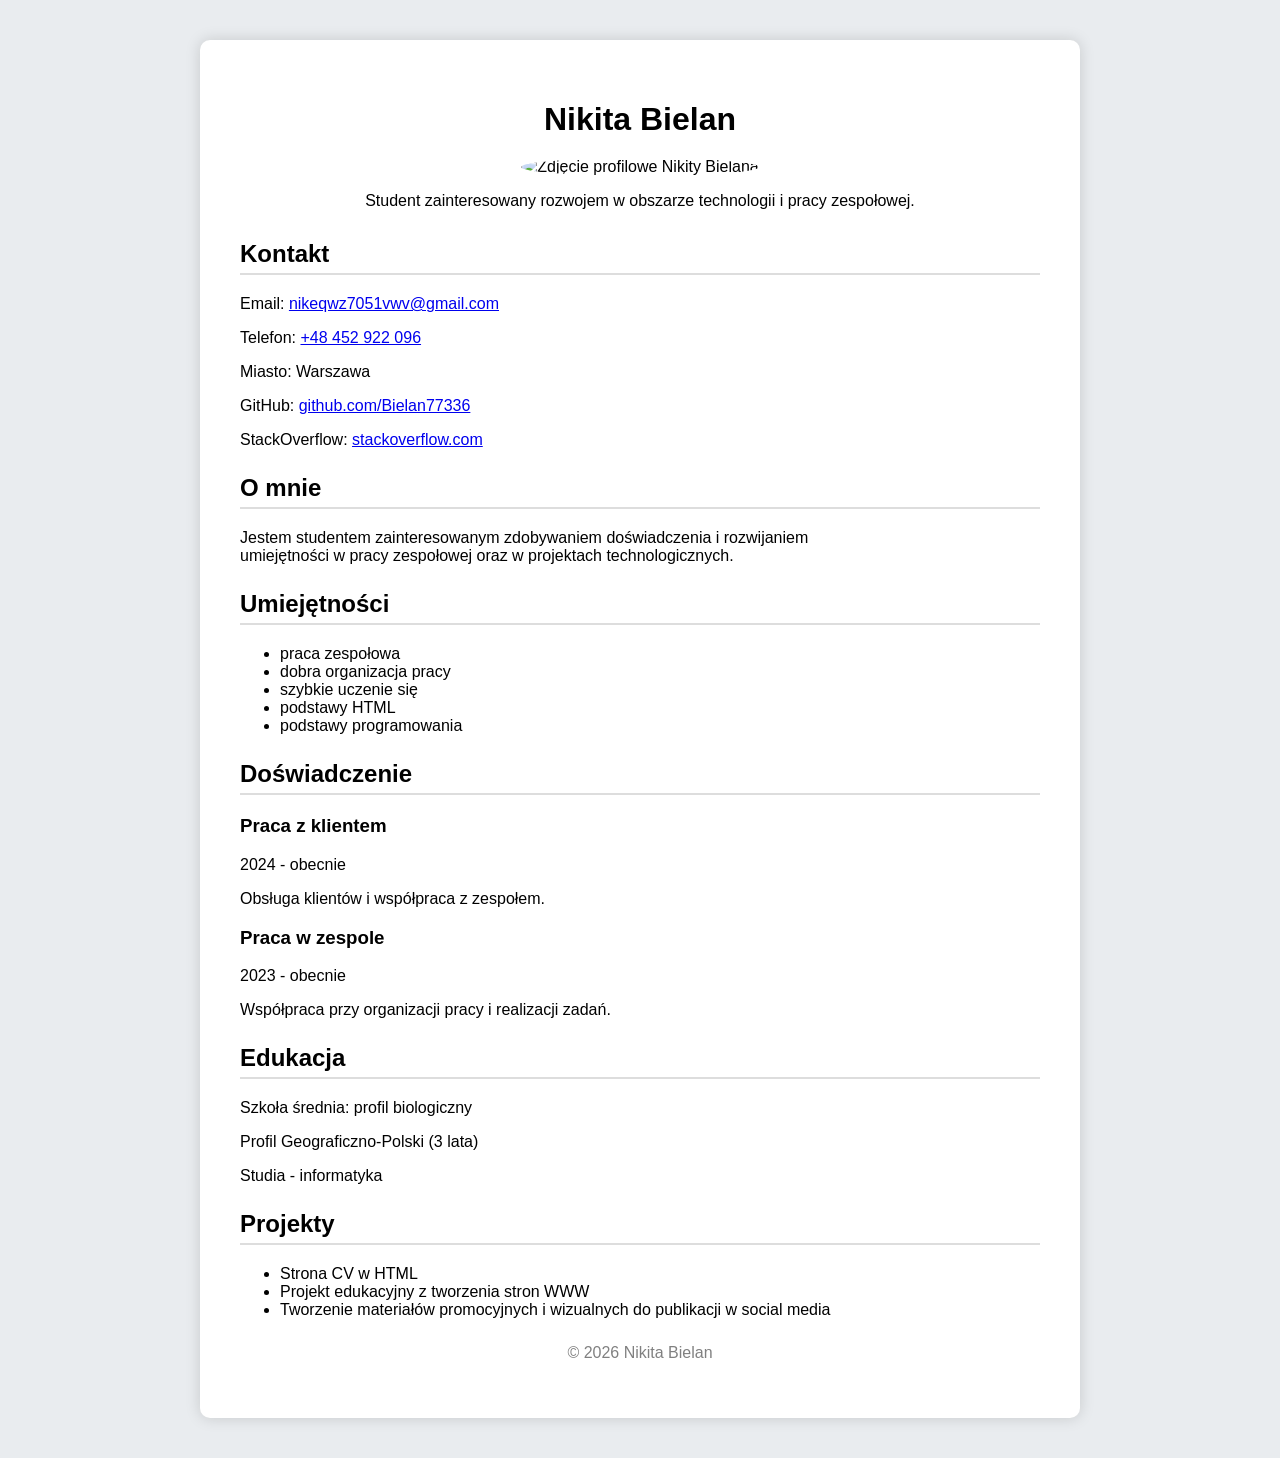
==== zad1_cv/index.html @ 91dee458 "Create index.html" ====
<!DOCTYPE html>
<html lang="pl">

<head>
<meta charset="UTF-8">
<meta name="viewport" content="width=device-width, initial-scale=1.0">
<title>CV - Nikita Bielan</title>

<style>

body{
font-family: Arial, sans-serif;
background:#e9ecef;
margin:0;
padding:40px;
}

main{
background:white;
max-width:800px;
margin:auto;
padding:40px;
border-radius:10px;
box-shadow:0 0 15px rgba(0,0,0,0.15);
}

header{
text-align:center;
margin-bottom:30px;
}

img{
border-radius:50%;
margin-top:10px;
}

section{
margin-bottom:25px;
}

h1{
margin-bottom:10px;
}

h2{
border-bottom:2px solid #ddd;
padding-bottom:5px;
}

footer{
text-align:center;
margin-top:20px;
color:gray;
}

</style>

</head>

<body>

<main>

<header>

<h1>Nikita Bielan</h1>

<img src="photo.jpg" alt="Zdjęcie profilowe Nikity Bielana" width="180">

<p>Student zainteresowany rozwojem w obszarze technologii i pracy zespołowej.</p>

</header>


<section>

<h2>Kontakt</h2>

<p>
Email:
<a href="mailto:nikeqwz7051vwv@gmail.com">
nikeqwz7051vwv@gmail.com
</a>
</p>

<p>
Telefon:
<a href="tel:+48452922096">
+48 452 922 096
</a>
</p>

<p>Miasto: Warszawa</p>

<p>
GitHub:
<a href="https://github.com/Bielan77336" target="_blank" rel="noopener noreferrer">
github.com/Bielan77336
</a>
</p>

<p>
StackOverflow:
<a href="https://stackoverflow.com" target="_blank" rel="noopener noreferrer">
stackoverflow.com
</a>
</p>

</section>


<section>

<h2>O mnie</h2>

<p>
Jestem studentem zainteresowanym zdobywaniem doświadczenia i rozwijaniem<br>
umiejętności w pracy zespołowej oraz w projektach technologicznych.
</p>

</section>


<section>

<h2>Umiejętności</h2>

<ul>
<li>praca zespołowa</li>
<li>dobra organizacja pracy</li>
<li>szybkie uczenie się</li>
<li>podstawy HTML</li>
<li>podstawy programowania</li>
</ul>

</section>


<section>

<h2>Doświadczenie</h2>

<article>

<h3>Praca z klientem</h3>

<p>2024 - obecnie</p>

<p>Obsługa klientów i współpraca z zespołem.</p>

</article>


<article>

<h3>Praca w zespole</h3>

<p>2023 -  obecnie</p>

<p>Współpraca przy organizacji pracy i realizacji zadań.</p>

</article>

</section>


<section>

<h2>Edukacja</h2>

<p>Szkoła średnia: profil biologiczny</p>
Profil Geograficzno-Polski (3 lata)</p>

<p>Studia - informatyka</p>

</section>


<section>

<h2>Projekty</h2>

<ul>
<li>Strona CV w HTML</li>
<li>Projekt edukacyjny z tworzenia stron WWW</li>
<li>Tworzenie materiałów promocyjnych i wizualnych do publikacji w social media</li>
</ul>

</section>


<footer>

<p>© 2026 Nikita Bielan</p>

</footer>

</main>

</body>
</html>
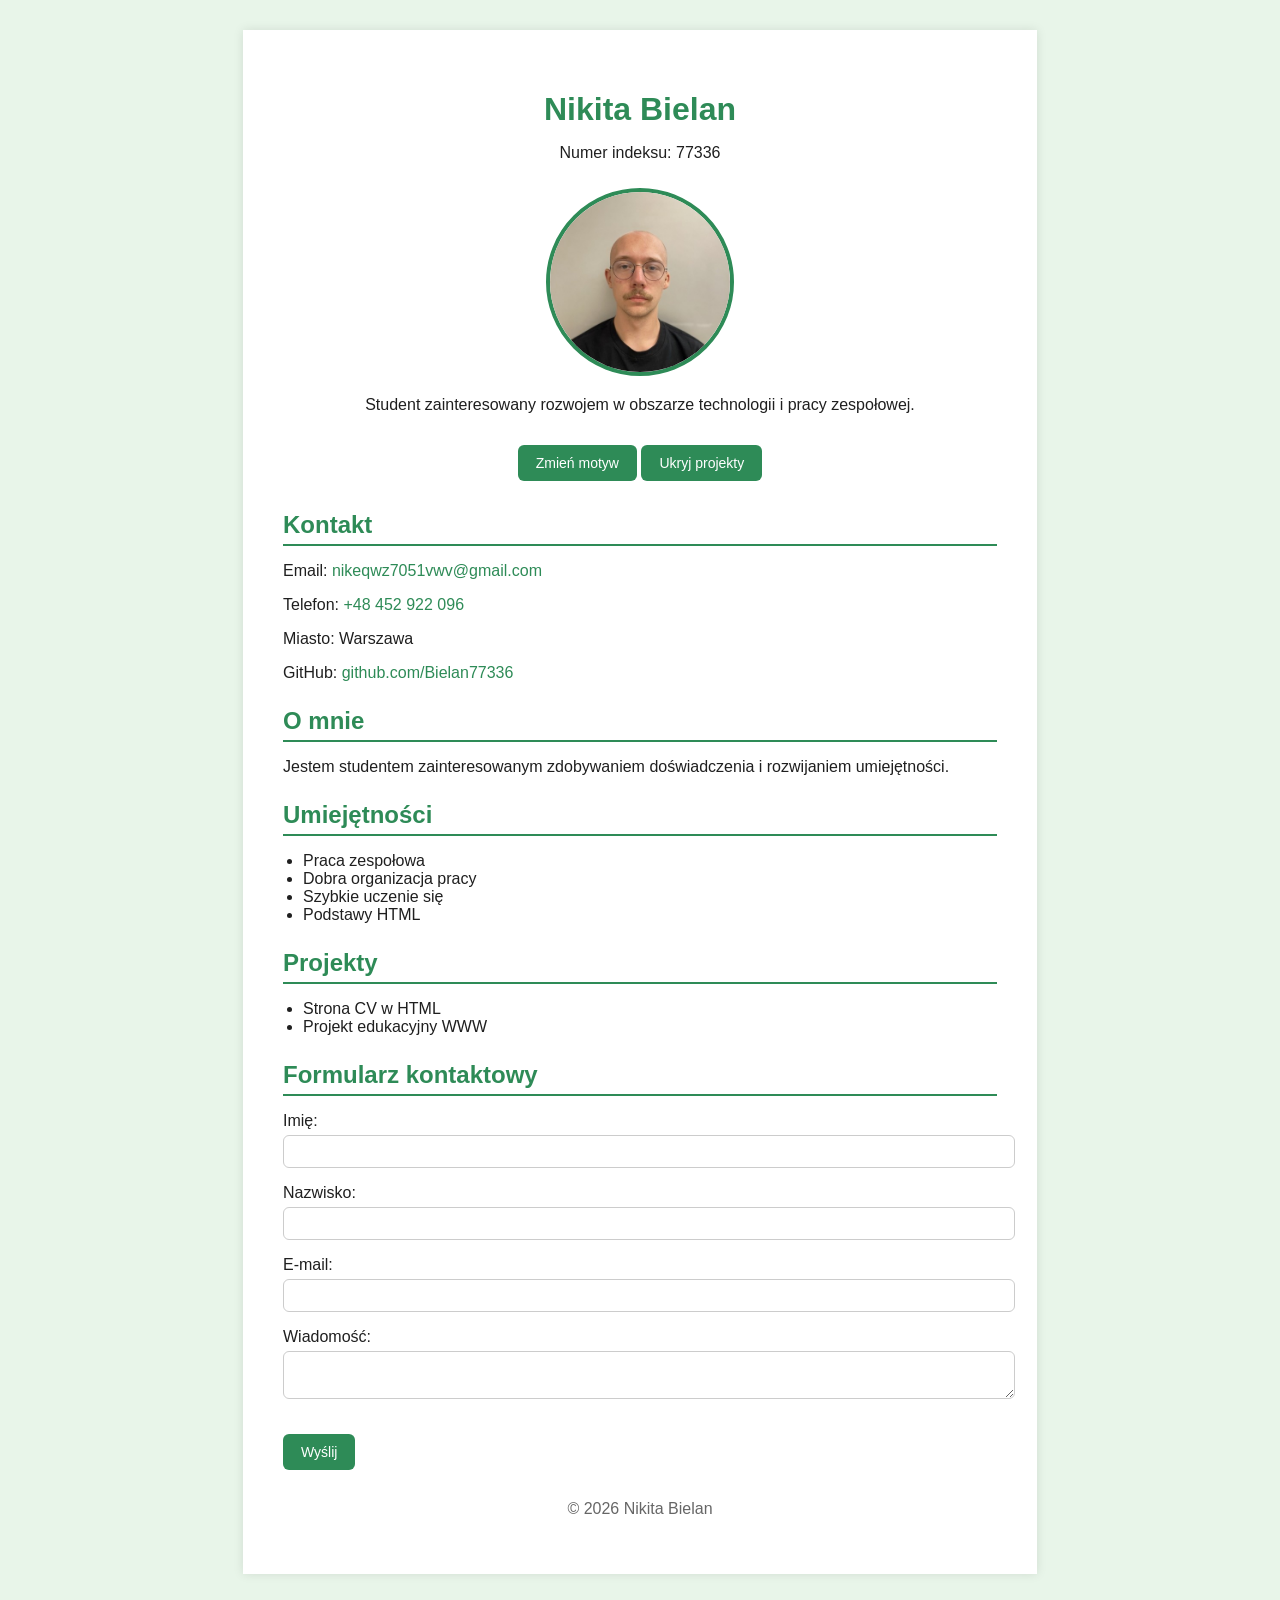
==== commit 326cdd11: "Add files via upload" ====
--- a/zad1_cv/index.html
+++ b/zad1_cv/index.html
@@ -1,201 +1,93 @@
 <!DOCTYPE html>
 <html lang="pl">
-
 <head>
-<meta charset="UTF-8">
-<meta name="viewport" content="width=device-width, initial-scale=1.0">
-<title>CV - Nikita Bielan</title>
-
-<style>
-
-body{
-font-family: Arial, sans-serif;
-background:#e9ecef;
-margin:0;
-padding:40px;
-}
-
-main{
-background:white;
-max-width:800px;
-margin:auto;
-padding:40px;
-border-radius:10px;
-box-shadow:0 0 15px rgba(0,0,0,0.15);
-}
-
-header{
-text-align:center;
-margin-bottom:30px;
-}
-
-img{
-border-radius:50%;
-margin-top:10px;
-}
-
-section{
-margin-bottom:25px;
-}
-
-h1{
-margin-bottom:10px;
-}
-
-h2{
-border-bottom:2px solid #ddd;
-padding-bottom:5px;
-}
-
-footer{
-text-align:center;
-margin-top:20px;
-color:gray;
-}
-
-</style>
-
+    <meta charset="UTF-8">
+    <meta name="viewport" content="width=device-width, initial-scale=1.0">
+    <title>CV - Nikita Bielan</title>
+    <link rel="stylesheet" href="green.css" id="themeStylesheet">
 </head>
-
 <body>
 
-<main>
+    <main>
+        <header>
+            <h1>Nikita Bielan</h1>
+            <p>Numer indeksu: 77336</p>
+            <img src="photo.jpg" alt="Zdjęcie profilowe Nikity Bielana" width="180">
+            <p>Student zainteresowany rozwojem w obszarze technologii i pracy zespołowej.</p>
 
-<header>
+            <button id="toggleTheme">Zmień motyw</button>
+            <button id="toggleProjects">Ukryj projekty</button>
+        </header>
 
-<h1>Nikita Bielan</h1>
+        <section>
+            <h2>Kontakt</h2>
+            <p>Email: <a href="mailto:nikeqwz7051vwv@gmail.com">nikeqwz7051vwv@gmail.com</a></p>
+            <p>Telefon: <a href="tel:+48452922096">+48 452 922 096</a></p>
+            <p>Miasto: Warszawa</p>
+            <p>GitHub: <a href="https://github.com/Bielan77336" target="_blank">github.com/Bielan77336</a></p>
+        </section>
 
-<img src="photo.jpg" alt="Zdjęcie profilowe Nikity Bielana" width="180">
+        <section>
+            <h2>O mnie</h2>
+            <p>Jestem studentem zainteresowanym zdobywaniem doświadczenia i rozwijaniem umiejętności.</p>
+        </section>
 
-<p>Student zainteresowany rozwojem w obszarze technologii i pracy zespołowej.</p>
+        <section>
+            <h2>Umiejętności</h2>
+            <ul>
+                <li>Praca zespołowa</li>
+                <li>Dobra organizacja pracy</li>
+                <li>Szybkie uczenie się</li>
+                <li>Podstawy HTML</li>
+            </ul>
+        </section>
 
-</header>
+        <section id="projectsSection">
+            <h2>Projekty</h2>
+            <ul>
+                <li>Strona CV w HTML</li>
+                <li>Projekt edukacyjny WWW</li>
+            </ul>
+        </section>
 
+        <!-- FORMULARZ -->
+        <section>
+            <h2>Formularz kontaktowy</h2>
 
-<section>
+            <form id="contactForm" novalidate>
+                <p>
+                    Imię:<br>
+                    <input type="text" id="imie">
+                    <span class="error" id="errorImie"></span>
+                </p>
 
-<h2>Kontakt</h2>
+                <p>
+                    Nazwisko:<br>
+                    <input type="text" id="nazwisko">
+                    <span class="error" id="errorNazwisko"></span>
+                </p>
 
-<p>
-Email:
-<a href="mailto:nikeqwz7051vwv@gmail.com">
-nikeqwz7051vwv@gmail.com
-</a>
-</p>
+                <p>
+                    E-mail:<br>
+                    <input type="email" id="email">
+                    <span class="error" id="errorEmail"></span>
+                </p>
 
-<p>
-Telefon:
-<a href="tel:+48452922096">
-+48 452 922 096
-</a>
-</p>
+                <p>
+                    Wiadomość:<br>
+                    <textarea id="wiadomosc"></textarea>
+                    <span class="error" id="errorWiadomosc"></span>
+                </p>
 
-<p>Miasto: Warszawa</p>
+                <button type="submit">Wyślij</button>
+            </form>
+        </section>
 
-<p>
-GitHub:
-<a href="https://github.com/Bielan77336" target="_blank" rel="noopener noreferrer">
-github.com/Bielan77336
-</a>
-</p>
+        <footer>
+            <p>© 2026 Nikita Bielan</p>
+        </footer>
+    </main>
 
-<p>
-StackOverflow:
-<a href="https://stackoverflow.com" target="_blank" rel="noopener noreferrer">
-stackoverflow.com
-</a>
-</p>
-
-</section>
-
-
-<section>
-
-<h2>O mnie</h2>
-
-<p>
-Jestem studentem zainteresowanym zdobywaniem doświadczenia i rozwijaniem<br>
-umiejętności w pracy zespołowej oraz w projektach technologicznych.
-</p>
-
-</section>
-
-
-<section>
-
-<h2>Umiejętności</h2>
-
-<ul>
-<li>praca zespołowa</li>
-<li>dobra organizacja pracy</li>
-<li>szybkie uczenie się</li>
-<li>podstawy HTML</li>
-<li>podstawy programowania</li>
-</ul>
-
-</section>
-
-
-<section>
-
-<h2>Doświadczenie</h2>
-
-<article>
-
-<h3>Praca z klientem</h3>
-
-<p>2024 - obecnie</p>
-
-<p>Obsługa klientów i współpraca z zespołem.</p>
-
-</article>
-
-
-<article>
-
-<h3>Praca w zespole</h3>
-
-<p>2023 -  obecnie</p>
-
-<p>Współpraca przy organizacji pracy i realizacji zadań.</p>
-
-</article>
-
-</section>
-
-
-<section>
-
-<h2>Edukacja</h2>
-
-<p>Szkoła średnia: profil biologiczny</p>
-Profil Geograficzno-Polski (3 lata)</p>
-
-<p>Studia - informatyka</p>
-
-</section>
-
-
-<section>
-
-<h2>Projekty</h2>
-
-<ul>
-<li>Strona CV w HTML</li>
-<li>Projekt edukacyjny z tworzenia stron WWW</li>
-<li>Tworzenie materiałów promocyjnych i wizualnych do publikacji w social media</li>
-</ul>
-
-</section>
-
-
-<footer>
-
-<p>© 2026 Nikita Bielan</p>
-
-</footer>
-
-</main>
-
+    <script src="script.js"></script>
 </body>
-</html>
+</html>
--- a/zad1_cv/green.css
+++ b/zad1_cv/green.css
@@ -0,0 +1,95 @@
+body {
+    font-family: Verdana, Geneva, sans-serif;
+    background-color: #e8f5e9;
+    margin: 0;
+    padding: 30px;
+    color: #1f1f1f;
+}
+
+main {
+    background-color: #ffffff;
+    max-width: 794px;
+    min-height: 1123px;
+    margin: 0 auto;
+    padding: 40px;
+    box-sizing: border-box;
+    box-shadow: 0 0 10px rgba(0, 0, 0, 0.1);
+}
+
+header {
+    text-align: center;
+    margin-bottom: 30px;
+}
+
+img {
+    border-radius: 50%;
+    margin-top: 10px;
+    border: 4px solid #2e8b57;
+}
+
+section {
+    margin-bottom: 25px;
+}
+
+h1 {
+    color: #2e8b57;
+    margin-bottom: 10px;
+}
+
+h2 {
+    color: #2e8b57;
+    border-bottom: 2px solid #2e8b57;
+    padding-bottom: 5px;
+    margin-bottom: 15px;
+}
+
+h3 {
+    margin-bottom: 5px;
+}
+
+a {
+    color: #2e8b57;
+    text-decoration: none;
+}
+
+a:hover {
+    text-decoration: underline;
+}
+
+ul {
+    padding-left: 20px;
+}
+
+footer {
+    text-align: center;
+    margin-top: 30px;
+    color: #666666;
+}
+
+button {
+    margin-top: 15px;
+    padding: 10px 18px;
+    border: none;
+    border-radius: 6px;
+    background-color: #2e8b57;
+    color: white;
+    font-size: 14px;
+    cursor: pointer;
+}
+
+button:hover {
+    opacity: 0.85;
+}
+
+input, textarea {
+    width: 100%;
+    padding: 8px;
+    margin-top: 5px;
+    border-radius: 6px;
+    border: 1px solid #ccc;
+}
+
+.error {
+    color: red;
+    font-size: 12px;
+}
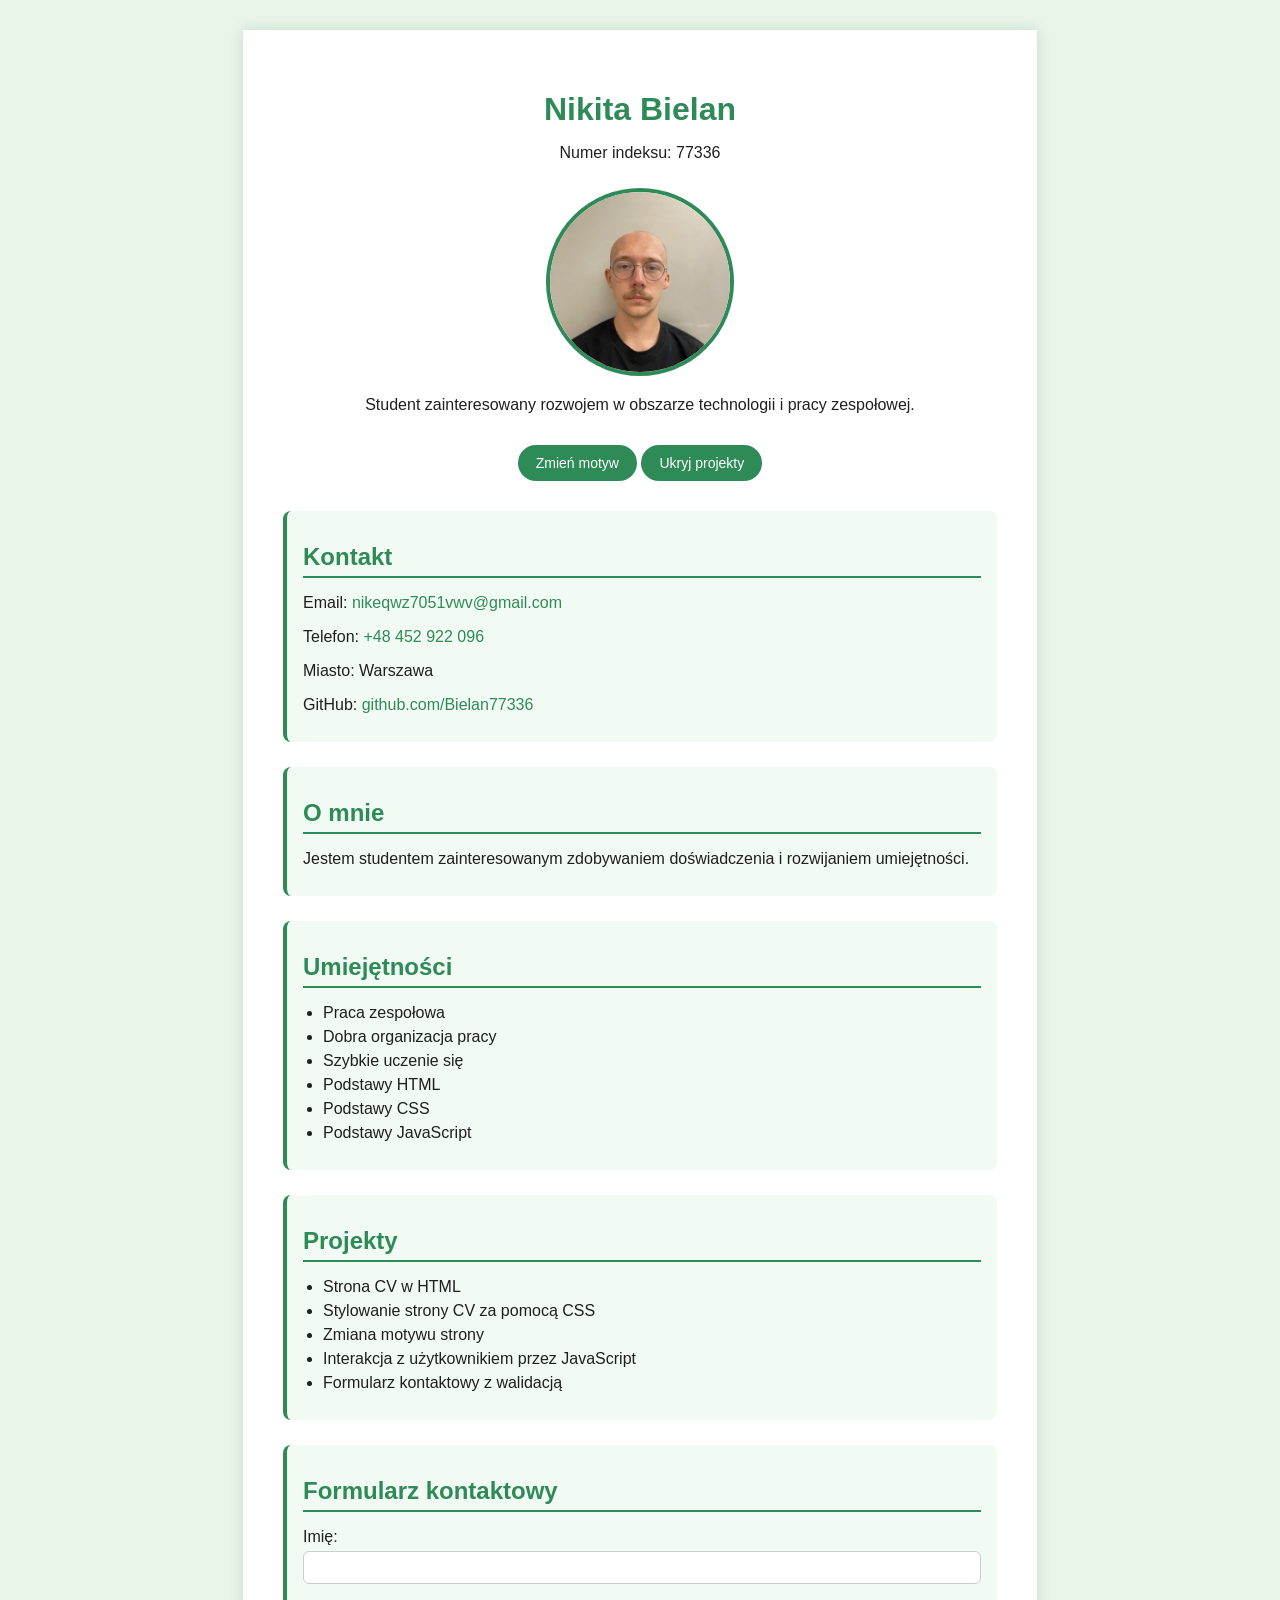
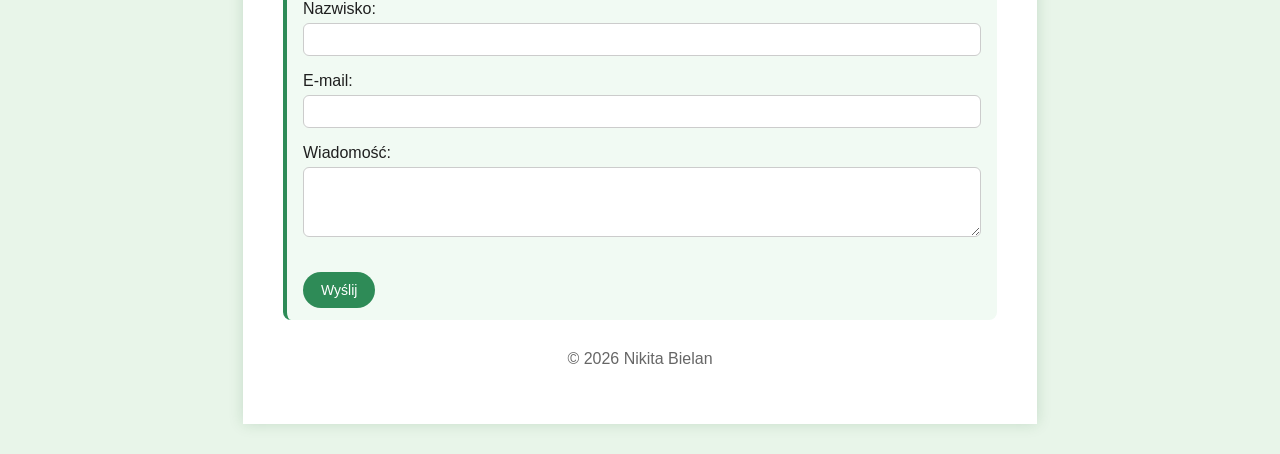
==== commit 0a35fa5f: "Add files via upload" ====
--- a/zad1_cv/index.html
+++ b/zad1_cv/index.html
@@ -34,23 +34,14 @@
 
         <section>
             <h2>Umiejętności</h2>
-            <ul>
-                <li>Praca zespołowa</li>
-                <li>Dobra organizacja pracy</li>
-                <li>Szybkie uczenie się</li>
-                <li>Podstawy HTML</li>
-            </ul>
+            <ul id="skillsList"></ul>
         </section>
 
         <section id="projectsSection">
             <h2>Projekty</h2>
-            <ul>
-                <li>Strona CV w HTML</li>
-                <li>Projekt edukacyjny WWW</li>
-            </ul>
+            <ul id="projectsList"></ul>
         </section>
 
-        <!-- FORMULARZ -->
         <section>
             <h2>Formularz kontaktowy</h2>
 
--- a/zad1_cv/green.css
+++ b/zad1_cv/green.css
@@ -13,7 +13,7 @@
     margin: 0 auto;
     padding: 40px;
     box-sizing: border-box;
-    box-shadow: 0 0 10px rgba(0, 0, 0, 0.1);
+    box-shadow: 0 0 14px rgba(0, 80, 30, 0.15);
 }
 
 header {
@@ -29,6 +29,10 @@
 
 section {
     margin-bottom: 25px;
+    padding: 12px 16px;
+    background-color: #f1faf3;
+    border-left: 4px solid #2e8b57;
+    border-radius: 8px;
 }
 
 h1 {
@@ -60,6 +64,10 @@
     padding-left: 20px;
 }
 
+li {
+    margin-bottom: 6px;
+}
+
 footer {
     text-align: center;
     margin-top: 30px;
@@ -70,7 +78,7 @@
     margin-top: 15px;
     padding: 10px 18px;
     border: none;
-    border-radius: 6px;
+    border-radius: 20px;
     background-color: #2e8b57;
     color: white;
     font-size: 14px;
@@ -87,9 +95,16 @@
     margin-top: 5px;
     border-radius: 6px;
     border: 1px solid #ccc;
+    box-sizing: border-box;
+}
+
+textarea {
+    min-height: 70px;
 }
 
 .error {
+    display: block;
     color: red;
     font-size: 12px;
+    margin-top: 4px;
 }
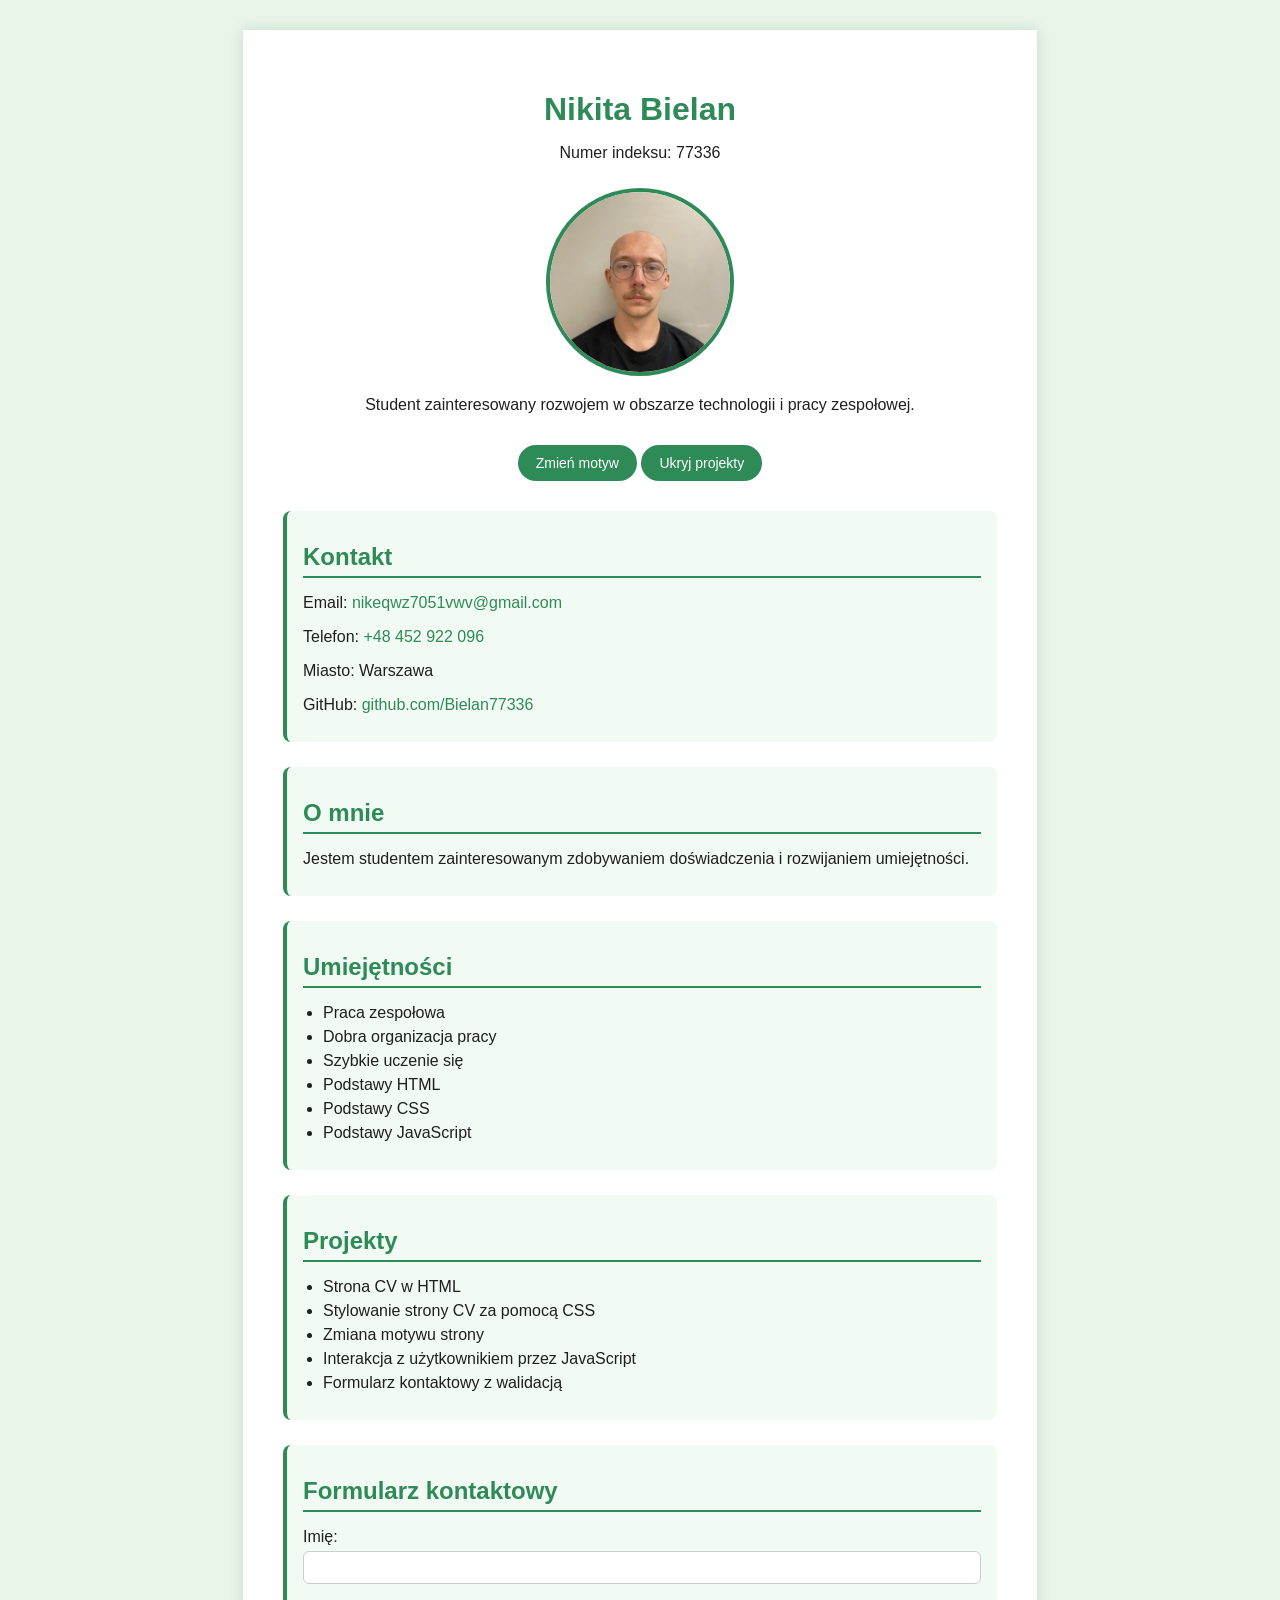
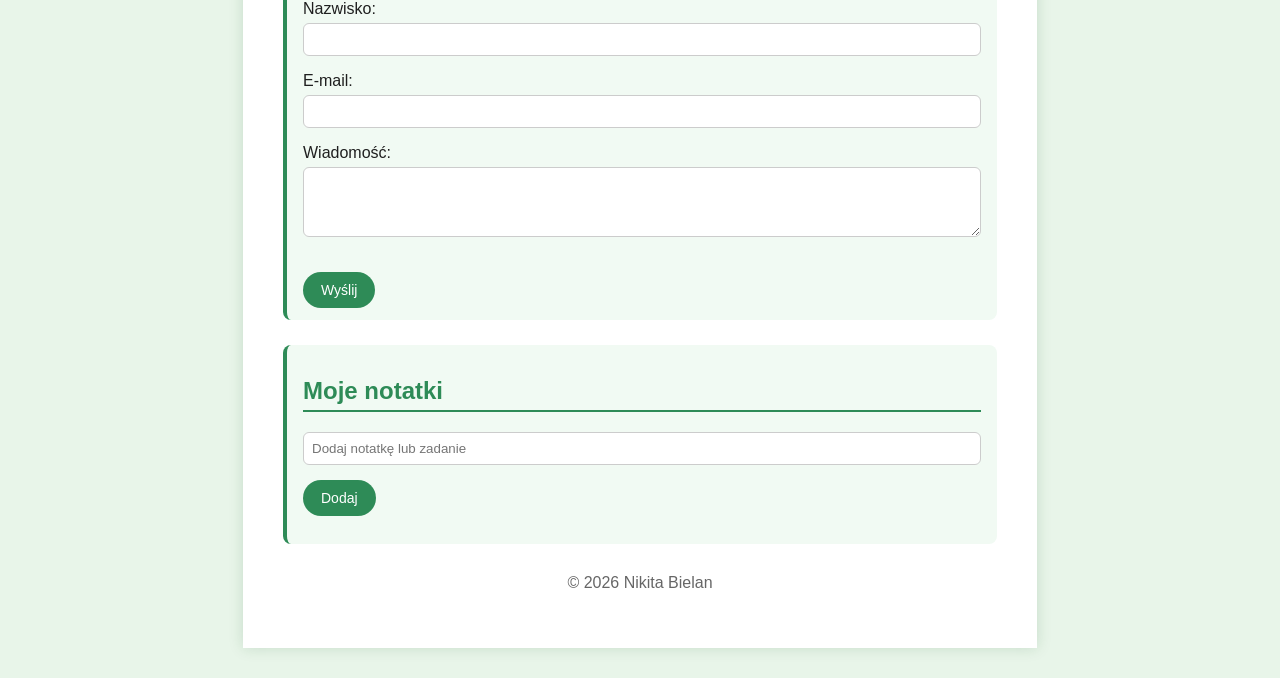
==== commit b690c7c5: "Add files via upload" ====
--- a/zad1_cv/index.html
+++ b/zad1_cv/index.html
@@ -74,6 +74,15 @@
             </form>
         </section>
 
+        <section>
+            <h2>Moje notatki</h2>
+
+            <input type="text" id="noteInput" placeholder="Dodaj notatkę lub zadanie">
+            <button id="addNote">Dodaj</button>
+
+            <ul id="notesList"></ul>
+        </section>
+
         <footer>
             <p>© 2026 Nikita Bielan</p>
         </footer>
--- a/zad1_cv/green.css
+++ b/zad1_cv/green.css
@@ -107,4 +107,10 @@
     color: red;
     font-size: 12px;
     margin-top: 4px;
+}
+
+#notesList li {
+    display: flex;
+    justify-content: space-between;
+    align-items: center;
 }
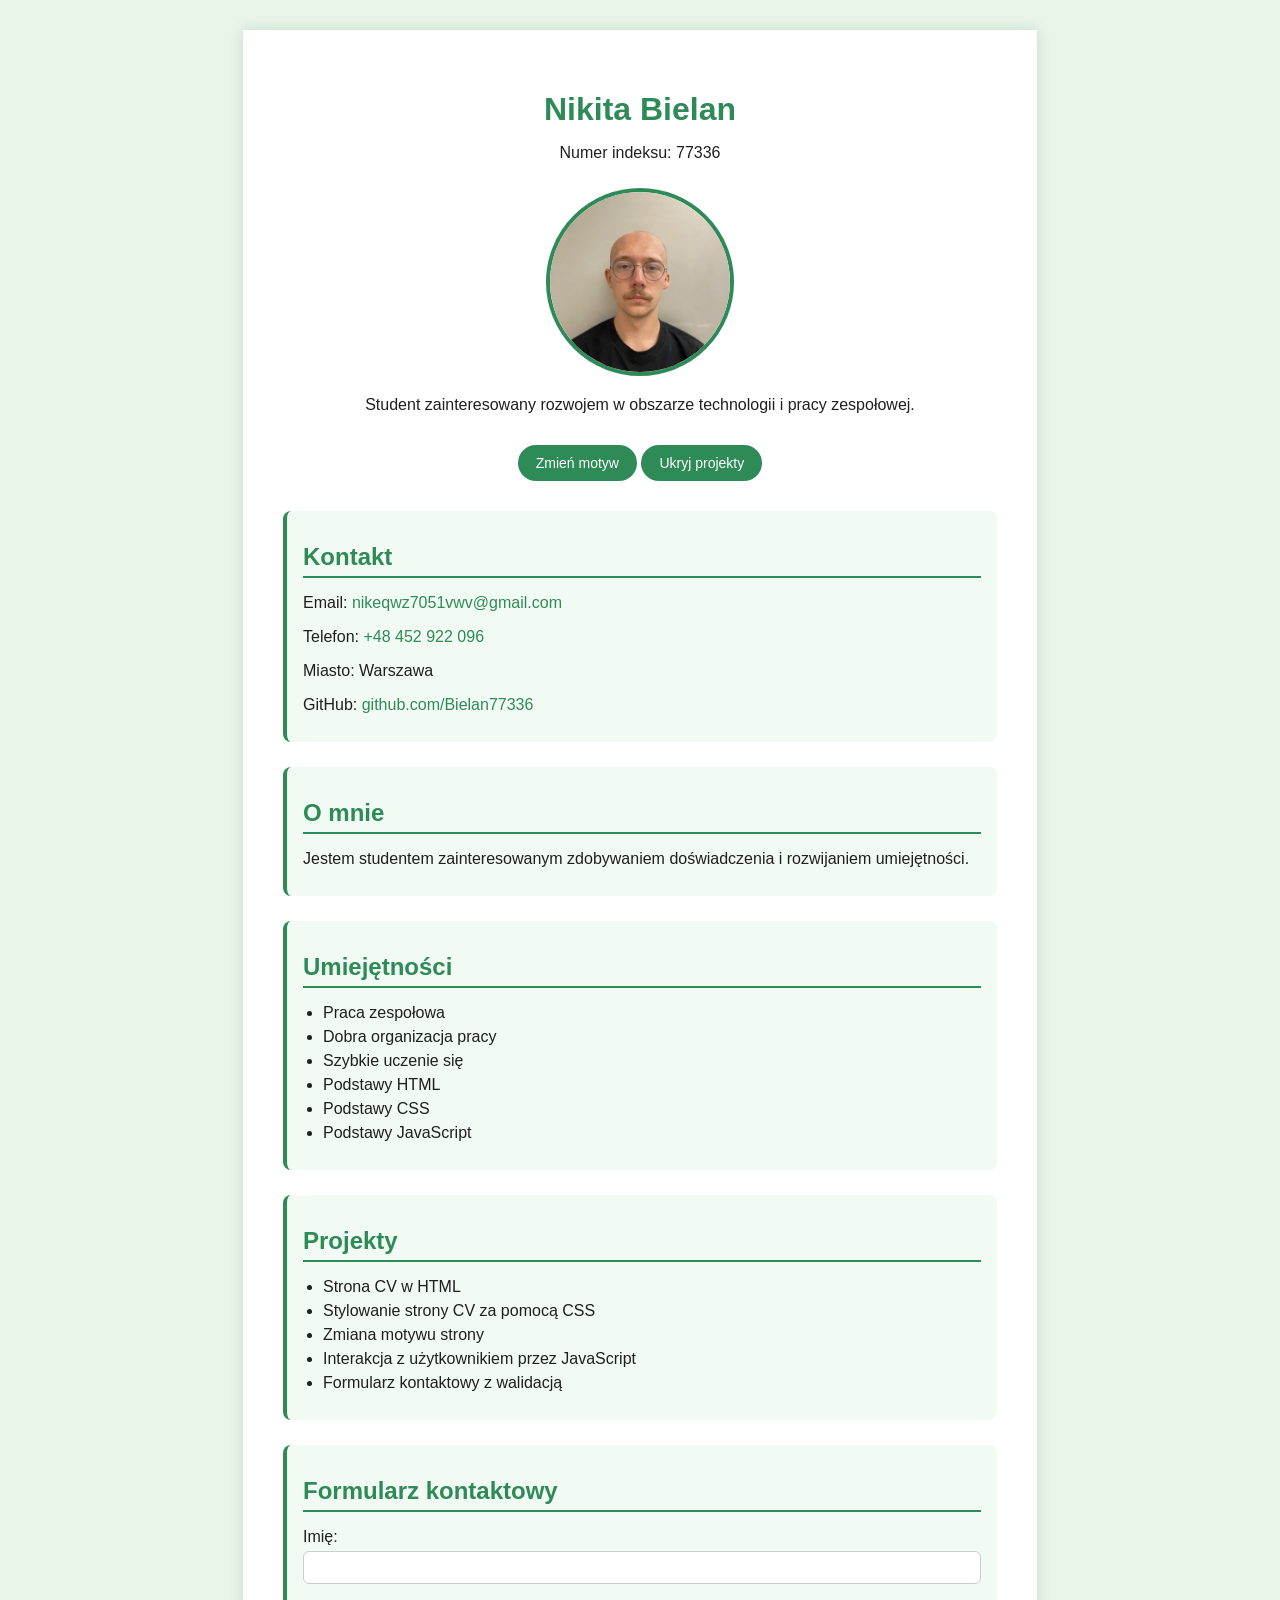
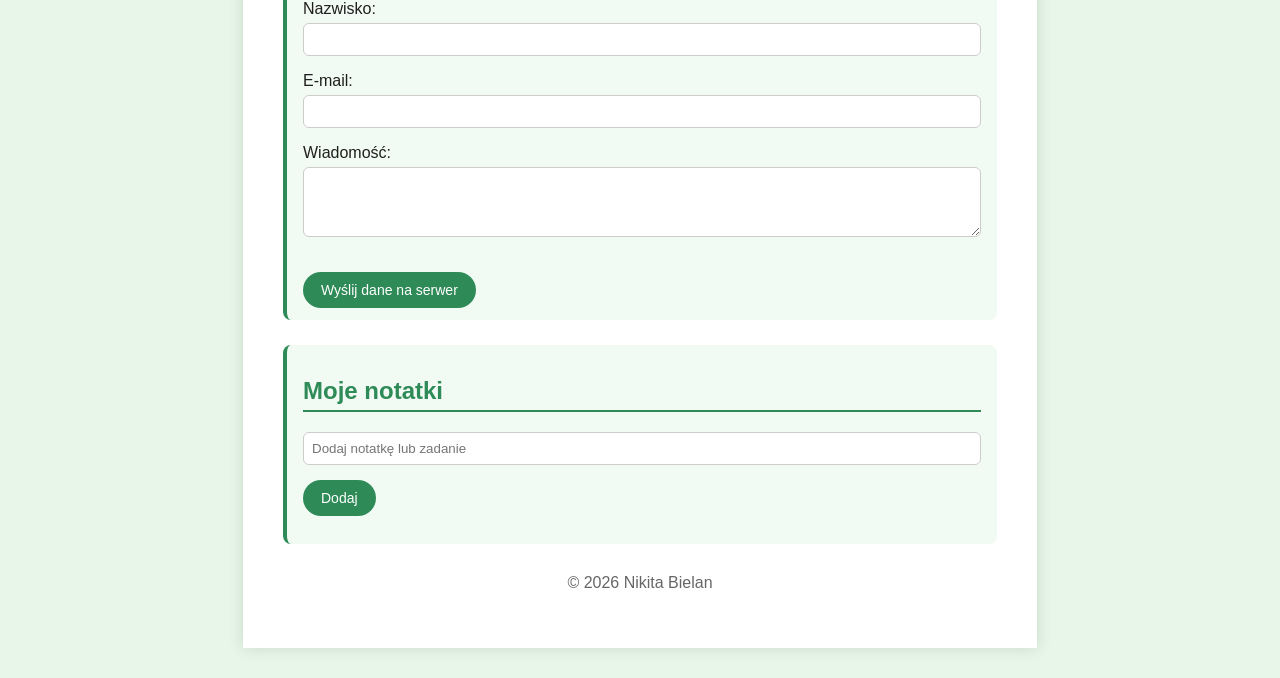
==== commit f5c8f44d: "Add files via upload" ====
--- a/zad1_cv/index.html
+++ b/zad1_cv/index.html
@@ -12,8 +12,12 @@
         <header>
             <h1>Nikita Bielan</h1>
             <p>Numer indeksu: 77336</p>
+
             <img src="photo.jpg" alt="Zdjęcie profilowe Nikity Bielana" width="180">
-            <p>Student zainteresowany rozwojem w obszarze technologii i pracy zespołowej.</p>
+
+            <p>
+                Student zainteresowany rozwojem w obszarze technologii i pracy zespołowej.
+            </p>
 
             <button id="toggleTheme">Zmień motyw</button>
             <button id="toggleProjects">Ukryj projekty</button>
@@ -21,24 +25,49 @@
 
         <section>
             <h2>Kontakt</h2>
-            <p>Email: <a href="mailto:nikeqwz7051vwv@gmail.com">nikeqwz7051vwv@gmail.com</a></p>
-            <p>Telefon: <a href="tel:+48452922096">+48 452 922 096</a></p>
+
+            <p>
+                Email:
+                <a href="mailto:nikeqwz7051vwv@gmail.com">
+                    nikeqwz7051vwv@gmail.com
+                </a>
+            </p>
+
+            <p>
+                Telefon:
+                <a href="tel:+48452922096">
+                    +48 452 922 096
+                </a>
+            </p>
+
             <p>Miasto: Warszawa</p>
-            <p>GitHub: <a href="https://github.com/Bielan77336" target="_blank">github.com/Bielan77336</a></p>
+
+            <p>
+                GitHub:
+                <a href="https://github.com/Bielan77336" target="_blank">
+                    github.com/Bielan77336
+                </a>
+            </p>
         </section>
 
         <section>
             <h2>O mnie</h2>
-            <p>Jestem studentem zainteresowanym zdobywaniem doświadczenia i rozwijaniem umiejętności.</p>
+
+            <p>
+                Jestem studentem zainteresowanym zdobywaniem doświadczenia
+                i rozwijaniem umiejętności.
+            </p>
         </section>
 
         <section>
             <h2>Umiejętności</h2>
+
             <ul id="skillsList"></ul>
         </section>
 
         <section id="projectsSection">
             <h2>Projekty</h2>
+
             <ul id="projectsList"></ul>
         </section>
 
@@ -46,39 +75,58 @@
             <h2>Formularz kontaktowy</h2>
 
             <form id="contactForm" novalidate>
+
                 <p>
                     Imię:<br>
+
                     <input type="text" id="imie">
+
                     <span class="error" id="errorImie"></span>
                 </p>
 
                 <p>
                     Nazwisko:<br>
+
                     <input type="text" id="nazwisko">
+
                     <span class="error" id="errorNazwisko"></span>
                 </p>
 
                 <p>
                     E-mail:<br>
+
                     <input type="email" id="email">
+
                     <span class="error" id="errorEmail"></span>
                 </p>
 
                 <p>
                     Wiadomość:<br>
+
                     <textarea id="wiadomosc"></textarea>
+
                     <span class="error" id="errorWiadomosc"></span>
                 </p>
 
-                <button type="submit">Wyślij</button>
+                <button type="submit">
+                    Wyślij dane na serwer
+                </button>
+
             </form>
         </section>
 
         <section>
             <h2>Moje notatki</h2>
 
-            <input type="text" id="noteInput" placeholder="Dodaj notatkę lub zadanie">
-            <button id="addNote">Dodaj</button>
+            <input
+                type="text"
+                id="noteInput"
+                placeholder="Dodaj notatkę lub zadanie"
+            >
+
+            <button id="addNote">
+                Dodaj
+            </button>
 
             <ul id="notesList"></ul>
         </section>
@@ -89,5 +137,6 @@
     </main>
 
     <script src="script.js"></script>
+
 </body>
 </html>
